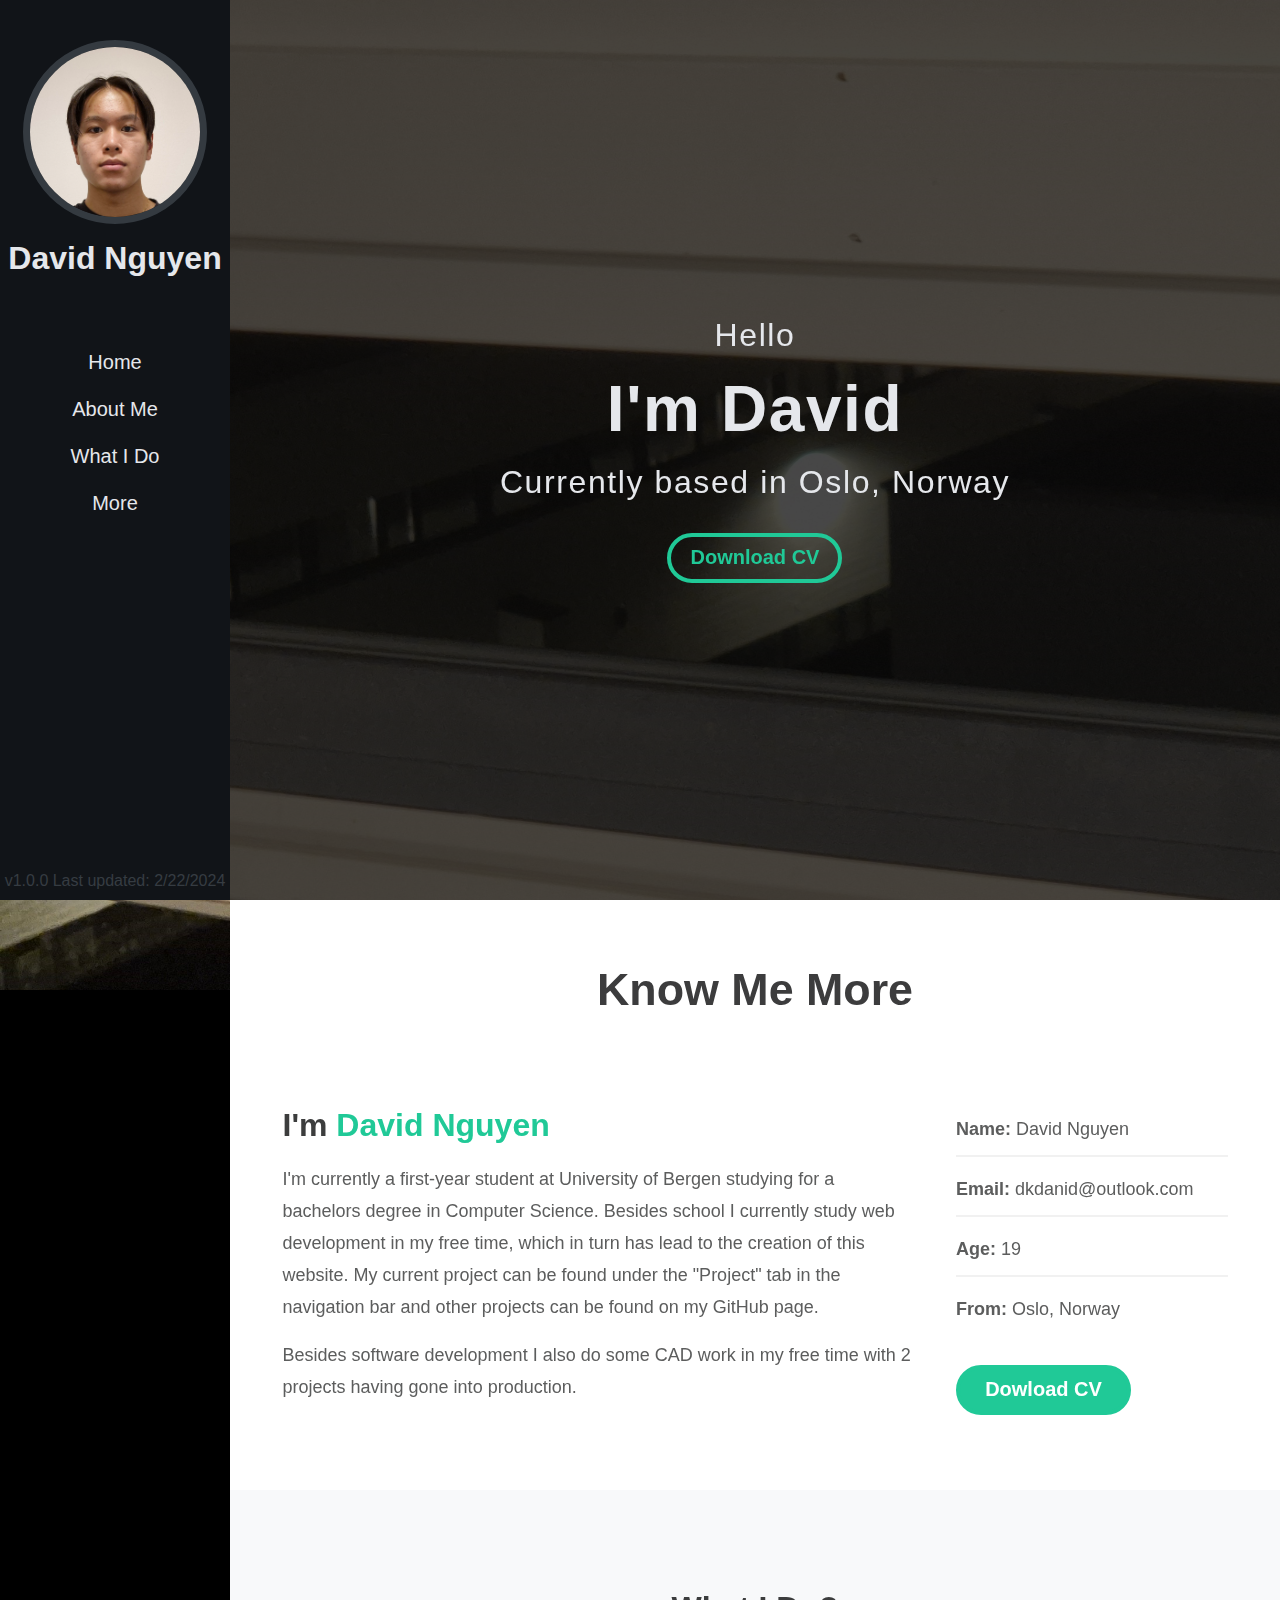
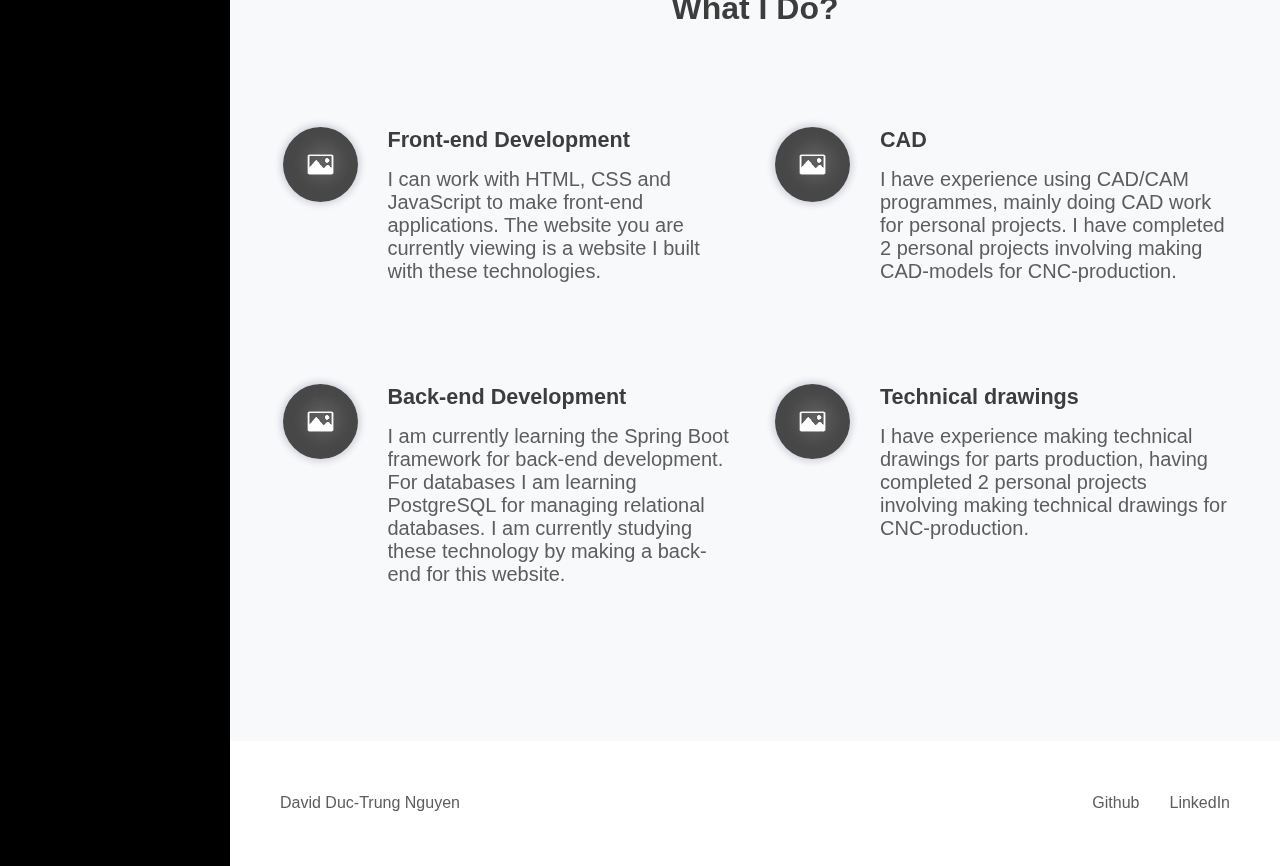
==== index.html @ e5319e67 "Add v1.0.0" ====
<!DOCTYPE html>
<html lang="en">
<head>
    <meta charset="UTF-8">
    <meta name="viewport" content="width=device-width, initial-scale=1.0">
    <title>Document</title>
    <link rel="stylesheet" href="../CSS/styles.css">
    <link rel="stylesheet" href="../CSS/common_styles.css" />
    <title>Home</title>
</head>
<body>
    <div id="background">
        <img src="../assets/img/background.jpg">
    </div>
    <div id="main-box">
        <nav>
            <div id="profile-pic" onclick="collapseNav()">
                <img src="../assets/img/profilepic.jpg">
            </div>
            <h2 id="profile-name">David Nguyen</h2>
            <ul id="nav-links">
                <li class="navlink-container"><a class="nav-link" href="#home">Home</a></li>
                <li class="navlink-container"><a class="nav-link" href="#about">About Me</a></li>
                <li class="navlink-container"><a class="nav-link" href="#what-i-do">What I Do</a></li>
                <li class="navlink-container" onclick="collapseNav()"><a class="nav-link">More</a></li>
                <!-- <li class="navlink-container"><a class="nav-link" href="#resume">Resume</a></li>
                <li class="navlink-container"><a class="nav-link" href="#portfolio">Portfolio</a></li>
                <li class="navlink-container"><a class="nav-link" href="#testimonial">Testimonial</a></li>
                <li class="navlink-container"><a class="nav-link" href="#contact">Contact</a></li> -->
            </ul>
            <p id="update-info">v1.0.0 Last updated: 2/22/2024</p>            
        </nav>
        <div id="wide-nav">
            <ul id="wide-links">
                <!-- <li class="wide-link-container"><a class="wide-link" href="../HTML/index.html">Home</a></li> -->
                <li class="wide-link-container"><a class="wide-link" href="HTML/contact_page.html">Contact</a></li>
                <li class="wide-link-container"><a class="wide-link" href="HTML/project_page_temp.html">Project</a></li>
                <li class="wide-link-container"><a class="wide-link" href="https://www.linkedin.com/in/david-duc-trung-nguyen-a1201a296" target="_blank">LinkedIn</a></li>
                <li class="wide-link-container"><a class="wide-link" href="https://github.com/wanderingduc" target="_blank">GitHub</a></li>
            </ul>
        </div>
        <div class="content">
            <header id="home" class="home-content content-box">
                <div class="hero">
                    <p id="hero-text">Hello</p>
                    <p id="hero-banner">I'm David</p>
                    <p id="hero-subtitle">Currently based in Oslo, Norway</p>
                    <a class="download-button" href="../assets/&&file-name-here&&" download><button>Download CV</button></a> <!-- REMEMBER ADD FILE NAME -->
                </div>
            </header >
            <section id="about" class="about-content content-box">
                    <h2 id="about-title">Know Me More</h2>
                <div id="about-text">
                    <div id="about-text-text">
                        <h3>I'm </h3><h3 id="color-name">David Nguyen</h3>
                        <p>I'm currently a first-year student at University of Bergen studying for a bachelors degree in Computer Science. Besides school I currently study web development in my free time, which in turn has lead to the creation of this website. My current project can be found under the "Project" tab in the navigation bar and other projects can be found on my GitHub page.</p>
                        <p id="lower-text">Besides software development I also do some CAD work in my free time with 2 projects having gone into production.</p>
                    </div>
                    <div id="about-text-info">
                        <ul>
                            <li>
                                <p><b>Name: </b>David Nguyen</p>
                            </li>
                            <hr>
                            <li>
                                <p><b>Email: </b><a href="mailto:dkdanid@outlook.com">dkdanid@outlook.com</a></p>
                            </li>
                            <hr>
                            <li>
                                <p><b>Age: </b>19</p>
                            </li>
                            <hr>
                            <li>
                                <p><b>From: </b>Oslo, Norway</p>
                            </li>
                        </ul>
                        <a class="download-button" href="../assets/&&file-name-here&&" download><button>Dowload CV</button></a> <!-- REMEMBER ADD FILE NAME -->
                    </div>
                </div>
                <!-- <div id="about-projects">
                        <div id="project-one" class="project">
                            <h2>UiB</h2>
                            <p>CS student</p>
                        </div>
                        <div id="project-two" class="project">
                            <h2>CAD</h2>
                            <p>2 completed projects</p>
                        </div>
                        <div id="project-three" class="project">
                            <h2>650+</h2>
                            <p>Project Done</p>
                        </div>
                        <div id="project-four" class="project">
                            <h2>38</h2>
                            <p>Get Awards</p>
                        </div>
                </div> -->
            </section>
            <section id="what-i-do" class="what-i-do-content content-box">
                <h2>What I Do?</h2>
                <div id="services">
                    <div id="service-one" class="service">
                            <img class="service-img" src="../assets/img/placeholder.jpeg" />
                        <div class="service-desc">
                            <h3>Front-end Development</h3>
                            <p>I can work with HTML, CSS and JavaScript to make front-end applications. 
                                The website you are currently viewing is a website I built with these technologies.</p>
                        </div>
                    </div>
                    <div id="service-two" class="service">
                            <img class="service-img" src="../assets/img/placeholder.jpeg" />
                        <div class="service-desc">
                            <h3>Back-end Development</h3>
                            <p>I am currently learning the Spring Boot framework for back-end development. For databases I am
                                 learning PostgreSQL for managing relational databases. I am currently studying these technology
                                  by making a back-end for this website.</p>
                        </div>
                    </div>
                    <!-- <div id="service-three" class="service">
                            <img class="service-img" src="../assets/img/placeholder.jpeg" />
                        <div class="service-desc">
                            <h3>Business Analysis</h3>
                            <p>Lisque persius interesset his et, in quot quidam persequeris vim, ad mea essent possim iriure.</p>
                        </div>
                    </div> -->
                    <div id="service-four" class="service">
                            <img class="service-img" src="../assets/img/placeholder.jpeg" />
                        <div class="service-desc">
                            <h3>CAD</h3>
                            <p>I have experience using CAD/CAM programmes, mainly doing CAD work 
                                for personal projects. I have completed 2 personal projects involving making CAD-models for CNC-production.</p>
                        </div>
                    </div>
                    <div id="service-five" class="service">
                            <img class="service-img" src="../assets/img/placeholder.jpeg" />
                        <div class="service-desc">
                            <h3>Technical drawings</h3>
                            <p>I have experience making technical drawings for parts production, 
                                having completed 2 personal projects involving making technical drawings for CNC-production.</p>
                        </div>
                    </div>
                    <!-- <div id="service-six" class="service">
                            <img class="service-img" src="../assets/img/placeholder.jpeg" />
                        <div class="service-desc">
                            <h3>SEO Marketing</h3>
                            <p>Lisque persius interesset his et, in quot quidam persequeris vim, ad mea essent possim iriure.</p>
                        </div>
                    </div> -->
                </div>
            </section>
            <footer class="content-box">
                <p id="footer-text">David Duc-Trung Nguyen</p>
                <a class="footer-link" href="https://github.com/wanderingduc" target="_blank">Github</a>
                <a class="footer-link" href="https://www.linkedin.com/in/david-duc-trung-nguyen-a1201a296" target="_blank">LinkedIn</a>
            </footer>
            <!-- <section id="resume" class="resume-content content-box">
            <div></div>
            </section>
            <section id="portfolio" class="portfolio-content content-box">
            <div></div>
            </section>
            <section id="testimonial" class="testimonial-content content-box">
            <div></div>
            </section>
            <section id="contact" class="contact-content content-box">
            <div></div>
            </section> -->
        </div>
    </div>
</body>
<script src="JS/main.js"></script>
</html>
---- CSS/styles.css ----
/* MEDIA QUERIES */



/* GLOBAL STYLES */




#main-box {
    /* display: grid;
    grid-template-columns: 1fr 7fr;
    grid-template-rows: 1fr;
    grid-column-gap: 0px;
    grid-row-gap: 0px; */
    height: 100%;
    width: 100%;
}

hr {
    border: 1px solid #f1f1f1;
}

section {
    width: 100%;
    height: auto;   
}


/* NAVIGATION BAR STYLES */


nav {
    /* grid-area: 1 / 1 / 2 / 2; */
    background-color: rgba(17,20,24,1);
    position: fixed;
    width: 15%;
    min-width: 230px;
    height: 100vh;
    color: #e5e7eb;
    display: flex;
    flex-direction: column;
    align-items: center;
    z-index: 2;
}

#profile-pic {
    width: 80%;
    aspect-ratio: 1/1;
    border-radius: 50%;
    border: 7px solid #343A40;
    overflow: hidden;
    margin-top: 2.5rem;
    display: flex;
    flex-direction: column;
    align-items: center;
    justify-content: center;
    margin-bottom: 1rem;
}

#profile-pic img {
    height: 100%;
    aspect-ratio: auto;
}

#profile-name {
    font-size: 2rem;
    text-align: center;
}

#nav-links {
    list-style-type: none;
}

.navlink-container {
    margin: 1.5rem;
    text-align: center;
    position: relative;
    top: 50px;
}

.nav-link {
    color: #e5e7eb;
    text-decoration: none;
    margin: 4rem 0 4rem;
    font-size: 1.25rem;
    font-weight: lighter;
    transition: 500ms 5ms;
}

.nav-link:hover {
    color: #20c997;
    transition: 250ms 5ms;
    cursor: pointer;
}

.nav-link:active {
    color: #20c997;
}

#update-info {
    position: absolute;
    bottom: 10px;
    color: #363c42;
}

#wide-nav {
    background-color: rgba(17,20,24,1);
    width: 0;
    min-width: 0;
    height: 100vh;
    color: rgba(17,20,24,1);
    position: fixed;
    left: max(15%, 230px);
    display: flex;
    flex-direction: column;
    align-items: center;
    z-index: 2;
    overflow: hidden;
    transition: 200ms;
}

#wide-links {
    list-style-type: none;
    margin: auto 0 auto;
}

.wide-link-container:first-of-type {
    margin-top: 3.275rem;
}

.wide-link-container {
    margin: 1.5rem;
    text-align: center;
    position: relative;
    top: 50px;
}

.wide-link {
    color: #e5e7eb;
    text-decoration: none;
    margin: 4rem 0 4rem;
    font-size: 1.25rem;
    font-weight: lighter;
    transition: 500ms 5ms;
}

.wide-link:hover {
    color: #20c997;
    transition: 250ms 5ms;
}

.wide-link:active {
    color: #20c997;
}

/* MAIN CONTENT STYLES */


.content {
    /* grid-area: 1 / 2 / 2 / 3; */
    width: calc(100% - 15%);
    max-width: calc(100% - 230px);
    float: right;
}

.content-box {
    overflow: hidden;
    float: right;
    width: 100%;
    /* margin-right: 2px; */
}


/* WELCOME */


.home-content {
    height: 100vh;
    background-color: rgba(10,10,10,0.75);
    color: #e5e7eb;
    display: flex;
    flex-direction: column;
    justify-content: center;
    align-items: center;
    text-align: center;
}

#hero-text {
    font-weight: 500;
    font-size: 2rem;
    letter-spacing: .1rem;
}

#hero-banner {
    font-weight: 600;
    font-size: 4rem;
    letter-spacing: .1rem;
    margin: 1.1rem;
}

#hero-subtitle {
    font-size: 2rem;
    font-weight: 300;
    letter-spacing: .1rem;
}

.hero button {
    margin-top: 2rem;
    height: 50px;
    width: 175px;
    border-radius: 50px;
    background: transparent;
    font-size: 1.25rem;
    font-weight: bold;
    border: 4px solid #20c997;
    color: #20c997;
    transition: 500ms 5ms;
}

.hero button:hover {
    background-color: #20c997;
    color: white;
    transition: 500ms 5ms;
}

.hero button:active {
    background-color: #20c997;
    color: white;
}


/* KNOW ME MORE */


.about-content {
    text-align: center;
    background-color: white;
    display: grid;
    grid-template-columns: 1fr;
    grid-template-rows: 1fr 2fr; /* ADD 1fr WHEN ADDING ACHIEVEMENTS BOXES */
    grid-column-gap: 0px;
    grid-row-gap: 0px;
}

.about-title {
    grid-area: 1 / 1 / 2 / 2;
}


/* KNOW ME MORE TITLE */


.about-content h2 {
    margin-top: 64px;
    margin-bottom: 64px;
    font-size: 2.8rem;  
    color: #3c3c3d;
    font-weight: 600;
}


/* KNOW ME MORE TEXT */


#about-text {
    width: 90%;
    margin: 0 auto 75px auto; /* CHANGE TO "0 auto 0 auto" WHEN ADDING ACHIEVEMENT BOXES */
    /* background-color: blue; */
    display: flex;
    flex-direction: row;
    text-align: left;
    align-items: center;
    line-height: 2rem;
}

#about-text p, #about-text a {
    font-size: 1.125rem;
    margin-top: 1rem;
    color: #5c5d5d;
}

#about-text h3 {
    font-size: 2rem;
    display: inline;
    font-weight: 600;
}

#about-text h3:not(#color-name) {
    color: #3c3d3d;
}

#color-name {
    color: unset;
    color: #20c997;
}

#about-text-text {
    width: 70%;
}


/* KNOW ME MORE TABLE */



#about-text-info {
    width: 30%;
    margin-left: 40px;
}

#about-text-info ul {
    width: 100%;
    height: auto;
    list-style-type: none;
}

#about-text-info li {
    margin: 0 0 10px 0;
}

#about-text-info li:last-of-type {
    margin-bottom: 40px;
}

#about-text-info a {
    text-decoration: none;
}

#about-text-info a:hover {
    color: #20c997;
}

#about-text-info a:active {
    color: #20c997
}

#about-text-info button {
    height: 50px;
    width: 175px;
    border-radius: 25px;
    background: transparent;
    font-size: 1.25rem;
    font-weight: bold;
    background-color: #20c997;
    color: white;
    border: 4px solid #20c997;
    transition: 500ms 5ms;
}

#about-text-info button:hover {
    border: 4px solid #20c997;
    color: #20c997;
    background: transparent;
    transition: 500ms 5ms;
}

#about-text-info button:active {
    border: 4px solid #20c997;
    color: #20c997;
    background: transparent;
}


/* KNOW ME MORE PROJECTS */


#about-projects {
    height: 200px;
    display: grid;
    grid-template-columns: repeat(4, 1fr);
    grid-template-rows: 1fr;
    grid-column-gap: 0px;
    grid-row-gap: 0px;
    /* align-items: center; */
    justify-content: center;
}

.project-link {
    text-decoration: none;
}

.project:hover h2, .project:hover p {
    color: #20c997;
    transition: 250ms 5ms;
}

.project:active h2, .project:active p {
    color: #20c997;
}

.project {
    margin-top: 20px;
    height: 70px;
}

.project h2, .project p {
    margin: 0;
    color: #5c5d5d;
    border-right: 1px solid #e5e7eb;
    line-height: 3.5rem;
    transition: 500ms 5ms;
}

.project h2 {
    font-weight: 500;
    font-size: 3.25rem;
}

.project p {
    font-size: 1.5rem;
}

#project-four h2, #project-four p {
    border: none;
}


#project-one {
    grid-area: 1 / 1 / 2 / 2;
}

#project-two {
    grid-area: 1 / 2 / 2 / 3;
}

#project-three {
    grid-area: 1 / 3 / 2 / 4;
}

#project-four {
    grid-area: 1 / 4 / 2 / 5;
}


/* WHAT I DO */


.what-i-do-content {
    background-color: #f8f9fa;
    display: flex;
    flex-direction: column;
    align-items: center;
}

.what-i-do-content h2 {
    margin: 100px 0 100px;
    font-size: 2rem;
    color: #3c3d3d;
}

#services {
    display: grid;
    grid-template-columns: repeat(2, 1fr);
    grid-template-rows: repeat(2, 1fr); /* CHANGE ROWS IF ADDING MORE ROWS */
    grid-column-gap: 40px;
    grid-row-gap: 0px;
    width: 90%;
    margin-bottom: 100px;
}

.service {
    /* height: 200px; */
    height: fit-content;
    display: flex;
    flex-direction: row;
    margin-bottom: 55px;
}

.service-desc {
    overflow-y: scroll;
    scrollbar-width: none;
}

.service h3 {
    font-size: 1.35rem;
    font-weight: 600;
    margin-bottom: 15px;
    color: #3c3d3d;
}

.service p {
    font-size: 1.25rem;
    font-weight: 300;
    color: #5c5d5d;
}

.service-img {
    width: 75px;
    height: 75px;
    margin-right: 30px;
    box-shadow: 0 0 6px 3px #d4d6de;
    border-radius: 50%;
}

#service-one {
    grid-area: 1 / 1 / 2 / 2;
}

#service-two {
    grid-area: 2 / 1 / 3 / 2;
}

#service-three {
    grid-area: 3 / 1 / 4 / 2;
}

#service-four {
    grid-area: 1 / 2 / 2 / 3;
}

#service-five {
    grid-area: 2 / 2 / 3 / 3;
}

#service-six {
    grid-area: 3 / 2 / 4 / 3;
}


/* FOOTER */


footer {
    background-color: white;
    height: 125px;
    display: flex;
    flex-direction: row;
    align-items: center;
    width: 100%;
}

#footer-text {
    margin-left: 50px;
    color: #5c5d5d;
}

.footer-link {
    text-decoration: none;
    color: #5c5d5d;
    transition: 500ms 5ms;
}

.footer-link:hover {
    color: #20c997;
    transition: 250ms 5ms;
}

.footer-link:active {
    color: #20c997;
}

.footer-link:first-of-type {
    margin-left: auto;
    margin-right: 15px;
}

.footer-link:last-of-type {
    margin-right: 50px;
    margin-left: 15px;
}

@media only screen and (max-width: 980px) {

    .project h2 {
        font-size: 3rem;
    }

    .project p {
        font-size: 1.125rem;
    }

    .service {
        height: 250px;
    }
}

@media only screen and (max-width: 820px) {
    
    .project h2 {
        font-size: 2.75rem;
    }

    .project p {
        font-size: 1rem;
    }

    .service {
        /* height: 280px; */
        height: fit-content;
    }

    .about-content {
        text-align: center;
        background-color: white;
        display: grid;
        grid-template-columns: 1fr;
        grid-template-rows: 1fr 3fr; /* ADD 2fr WHEN ADDING ACHIEVEMENT BOXES */
    }

    #about-projects {
        height: 200px;
        margin-top: 50px;
        display: grid;
        grid-template-columns: repeat(2, 1fr);
        grid-template-rows: repeat(2, 1fr);
        grid-column-gap: 0px;
        grid-row-gap: 40px;
        /* align-items: center; */
        justify-content: center;
    }

    .project {
        height: auto;
        width: auto;
    }

    .project h2, .project p {
        border: none;
    }

    #project-one {
        grid-area: auto;
    }
    
    #project-two {
        grid-area: auto;
    }
    
    #project-three {
        grid-area: auto;
    }
    
    #project-four {
        grid-area: auto;
    }   
}

@media only screen and (max-width: 780px) {
    
    .project h2 {
        font-size: 2.5rem;
    }

    .project p {
        font-size: 0.75rem;
    }

    .service {
        /* height: 340px; */
        height: fit-content;
    }
}

@media only screen and (max-width: 480px) {
    nav {
        /* grid-area: 1 / 1 / 2 / 2; */
        background-color: rgba(17,20,24,1);
        position: fixed;
        width: 100%;
        min-height: 50px;
        height: 10%;
        color: #e5e7eb;
        display: flex;
        flex-direction: row;
        align-items: center;
        justify-content: center;
        z-index: 2;
    }

    #profile-pic {
        width: 15%;
        margin: unset;
        aspect-ratio: 1/1;
        border-radius: 50%;
        border: 7px solid #343A40;
        overflow: hidden;
        /* margin-top: 2.5rem; */
        display: flex;
        flex-direction: column;
        align-items: center;
        justify-content: center;
        /* margin-bottom: 1rem; */
    }
    
    #profile-pic img {
        height: 100%;
        aspect-ratio: auto;
    }
    
    #profile-name {
        position: absolute;
        height: 0;
        width: 0;
        overflow: hidden;
        font-size: 2rem;
        text-align: center;
    }
    
    #nav-links {
        list-style-type: none;
        width: 0;
        height: 0;
        overflow: hidden;
        position: absolute;
    }
    
    .navlink-container {
        margin: 1.5rem;
        text-align: center;
        position: relative;
        top: 50px;
    }
    
    .nav-link {
        color: #e5e7eb;
        text-decoration: none;
        margin: 4rem 0 4rem;
        font-size: 1.25rem;
        font-weight: lighter;
    }
    
    .nav-link:hover {
        color: #20c997;
    }

    .nav-link:active {
        color: #20c997;
    }
    
    .nav-link:active {
        color: #20c997;
    }

    #wide-nav {
        background-color: rgba(17,20,24,1);
        width: 100vw;
        left: unset;
        height: 0;
        min-height: 0;
        color: rgba(17,20,24,0.95);
        position: fixed;
        top: max(10%, 50px);
        display: flex;
        flex-direction: row;
        align-items: center;
        justify-content: center;
        transition: unset;
    }

    #wide-links {
        margin-bottom: 15px;
    }

    .wide-link-container {
        position: relative;
        top: -10px;
    }
    
    #update-info {
        position: absolute;
        bottom: 10px;
        color: #363c42;
        width: 0;
        height: 0;
        overflow: hidden;
        position: absolute;
    }
    
    #background img {
        left: unset;
    }

    .content {
        /* grid-area: 1 / 2 / 2 / 3; */
        width: 100%;
        max-width: unset;
        float: unset;
    }
    
    .content-box {
        overflow: hidden;
        float: unset;
        width: 100%;
        /* margin-right: 2px; */
    }

    .about-content {
        text-align: center;
        background-color: white;
        display: grid;
        grid-template-columns: 1fr;
        grid-template-rows: 1fr 5fr; /* ADD 3.5fr WHEN ADDING ACHIEVEMENT BOXES */
        grid-column-gap: 0px;
        grid-row-gap: 0px;
    }

    #about-text {
        width: 90%;
        margin: 0 auto 75px auto; /* CHANGE TO "0 auto 0 auto" WHEN ADDING ACHIEVEMENT BOXES */
        /* background-color: blue; */
        display: flex;
        flex-direction: column;
        text-align: left;
        align-items: center;
        line-height: 2rem;
    }

    #about-text-text {
        width: 90%;
    }

    #about-text-info {
        width: 90%;
        margin-left: auto;
        margin-right: auto;
        display: flex;
        flex-direction: column;
        align-items: center;
    }

    #about-text-info li:first-of-type {
        margin-top: 50px;
    }

    #about-text-info li:last-of-type {
        margin-bottom: 60px;
    }
    
    #about-text-info button {
        position: relative;
        height: 50px;
        width: 175px;
        border-radius: 25px;
        background: transparent;
        font-size: 1.25rem;
        font-weight: bold;
        background-color: #20c997;
        color: white;
        border: 4px solid #20c997;
        transition: 500ms 5ms;
    }

    #about-projects {
        height: 200px;
        margin-top: 50px;
        display: grid;
        grid-template-columns: 1fr;
        grid-template-rows: repeat(4, 1fr);
        grid-column-gap: 0px;
        grid-row-gap: 0px;
        /* align-items: center; */
        justify-content: center;
    }

    .project {
        margin-left: auto;
        margin-right: auto;
        padding-top: 15px;
        height: 112px;
        border-top: 1px solid #e5e7eb;
        width: 50%;
    }

    .project:first-of-type {
        border: none;
    }

    .project h2, .project p {
        border-right: unset;
    }

    .project h2 {
        font-size: 3.25rem;
    }
    
    .project p {
        font-size: 1.5rem;
    }

    #project-one {
        grid-area: auto;
    }
    
    #project-two {
        grid-area: auto;
    }
    
    #project-three {
        grid-area: auto;
    }
    
    #project-four {
        grid-area: auto;
    }

    #services {
        display: grid;
        grid-template-columns: 1fr;
        grid-template-rows: repeat(4, 1fr); /* ADD PARTITIONS IF ADDING MORE ROWN */
        grid-column-gap: unset;
        grid-row-gap: 20px;
        width: 90%; 
    }

    .service {
        display: flex;
        /* height: 225px; */
        height: fit-content;
        flex-direction: column;
        align-items: center;
        justify-content: center;
    }

    .service-img {
        width: 75px;
        height: 75px;
        margin-right: unset;
        margin-bottom: 10px;
        box-shadow: 0 0 6px 3px #d4d6de;
    }

    #service-one {
        grid-area: auto;
    }
    
    #service-two {
        grid-area: auto;
    }
    
    #service-three {
        grid-area: auto;
    }
    
    #service-four {
        grid-area: auto;
    }
    
    #service-five {
        grid-area: auto;
    }
    
    #service-six {
        grid-area: auto;
    }

}

@media only screen and (max-width: 340px) {
    #hero-text {
        font-weight: 500;
        font-size: 1.5rem;
        letter-spacing: .1rem;
    }
    
    #hero-banner {
        font-weight: 600;
        font-size: 3rem;
        letter-spacing: .1rem;
        margin: 1.1rem;
    }
    
    #hero-subtitle {
        font-size: 1.5rem;
        font-weight: 300;
        letter-spacing: .1rem;
    }

    
    #services {
        grid-row-gap: 40px;
    }

    .service {
        display: flex;
        /* height: 250px; */
        height: fit-content;
        flex-direction: column;
        align-items: center;
        justify-content: center;
    }

    .service-img {
        width: 75px;
        height: 75px;
        margin-right: unset;
        margin-bottom: 30px;
        box-shadow: 0 0 6px 3px #d4d6de;
    }
    

    #footer-text {
        margin-left: 15px;
        color: #5c5d5d;
    }

    .footer-link:first-of-type {
        margin-left: auto;
        margin-right: 15px;
    }
    
    .footer-link:last-of-type {
        margin-right: 15px;
        margin-left: 15px;
    }
}
---- CSS/common_styles.css ----
*, ::before, ::after {
    box-sizing: border-box;
    padding: 0;
    margin: 0;
    scroll-behavior: smooth;
    overscroll-behavior: none;
}

*::selection {
    color: white;
    background-color: #20c997;
}

body {
    width: 100%;
    margin: 0;
    padding: 0;
    /* overflow-x: hidden; */
    font-family: Poppins, sans-serif;
    background-color: black;
}

main {
    height: 100%;
    width: 100%;
}

#background {
    position: fixed;
    z-index: -1;
    width: 100%;
    height: 100%;
    overflow: hidden;
}

#background img {
    height: 110vh;
    position: fixed;
    left: unset;
    /* right: 0; */
    aspect-ratio: auto;
}

.active {
    color: #20c997;
}
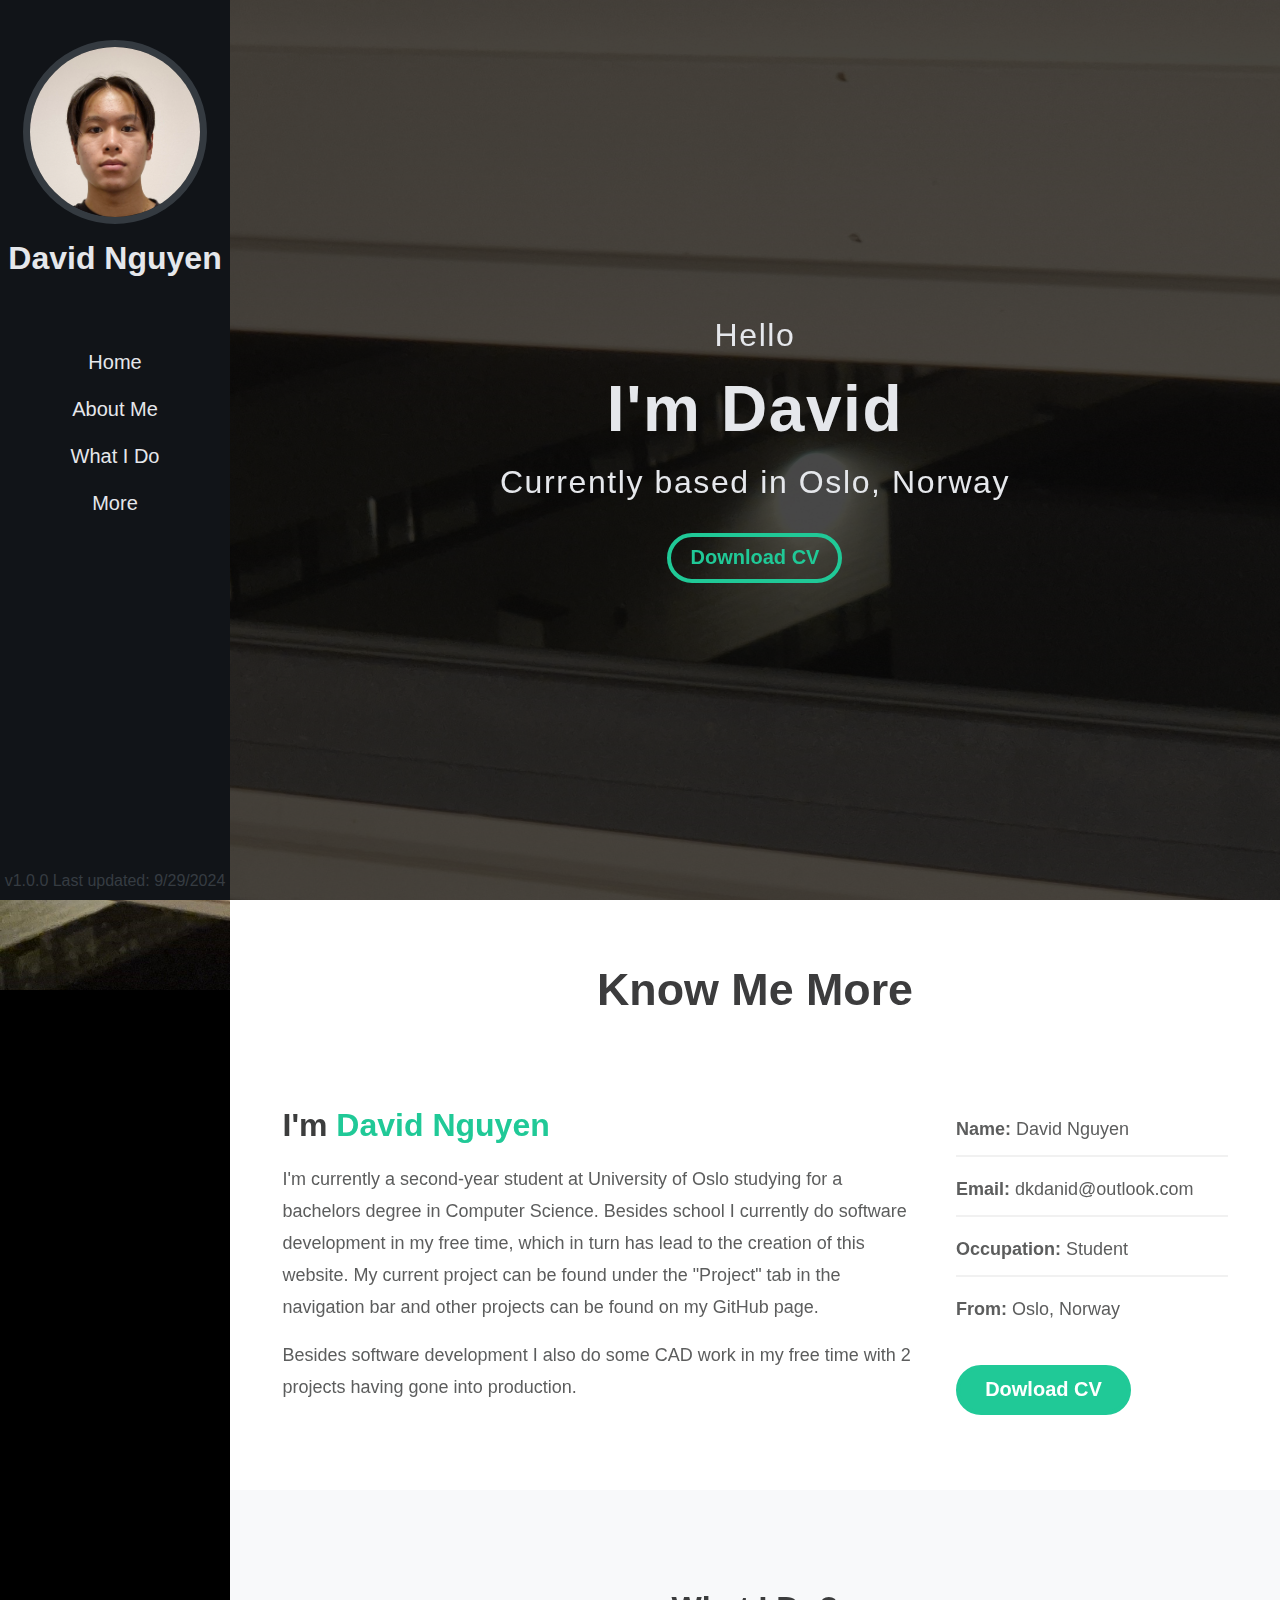
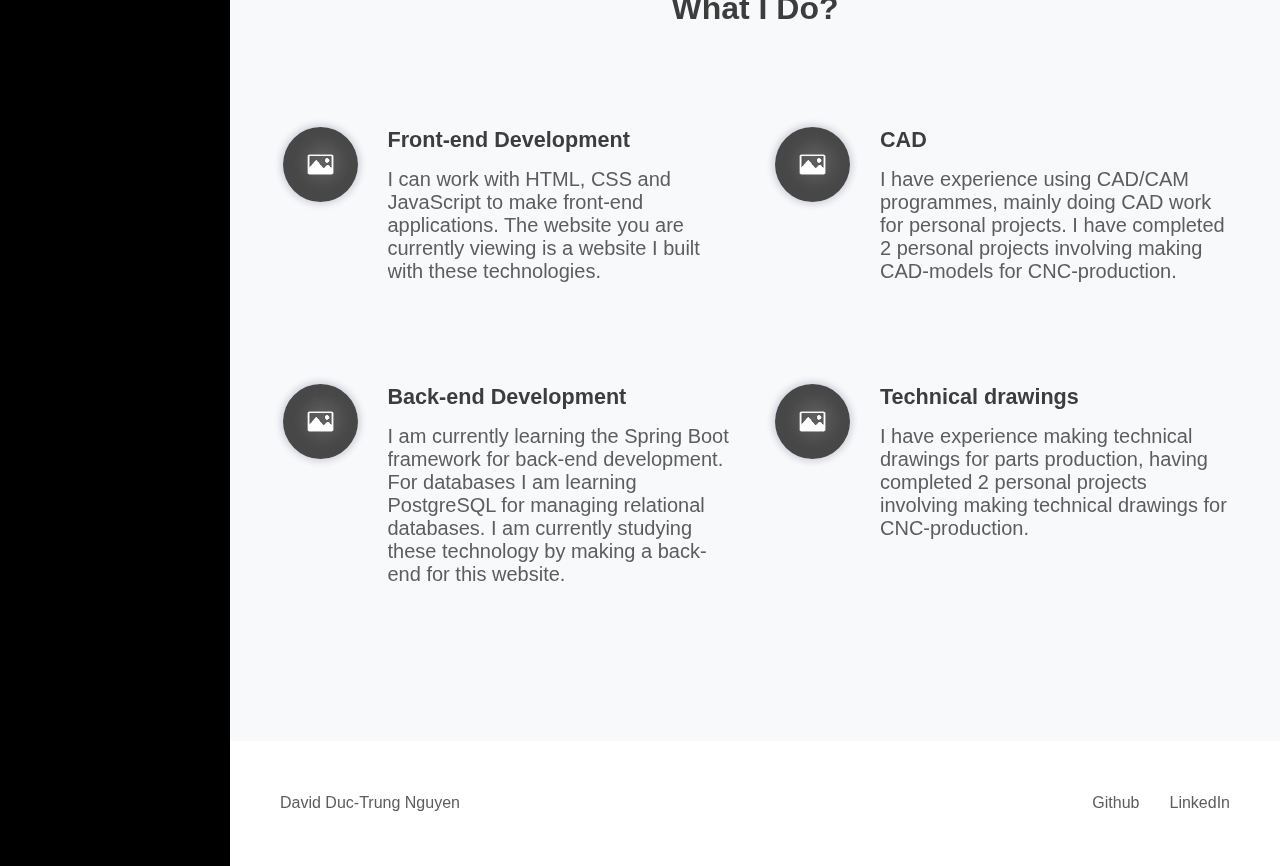
==== commit 53959873: "Update project page" ====
--- a/index.html
+++ b/index.html
@@ -3,10 +3,9 @@
 <head>
     <meta charset="UTF-8">
     <meta name="viewport" content="width=device-width, initial-scale=1.0">
-    <title>Document</title>
+    <title>David Duc-Trung Nguyen</title>
     <link rel="stylesheet" href="../CSS/styles.css">
     <link rel="stylesheet" href="../CSS/common_styles.css" />
-    <title>Home</title>
 </head>
 <body>
     <div id="background">
@@ -28,7 +27,7 @@
                 <li class="navlink-container"><a class="nav-link" href="#testimonial">Testimonial</a></li>
                 <li class="navlink-container"><a class="nav-link" href="#contact">Contact</a></li> -->
             </ul>
-            <p id="update-info">v1.0.0 Last updated: 2/22/2024</p>            
+            <p id="update-info">v1.0.0 Last updated: 9/29/2024</p>            
         </nav>
         <div id="wide-nav">
             <ul id="wide-links">
@@ -45,7 +44,7 @@
                     <p id="hero-text">Hello</p>
                     <p id="hero-banner">I'm David</p>
                     <p id="hero-subtitle">Currently based in Oslo, Norway</p>
-                    <a class="download-button" href="../assets/&&file-name-here&&" download><button>Download CV</button></a> <!-- REMEMBER ADD FILE NAME -->
+                    <a class="download-button" href="../assets/NguyenDTDavid.pdf" download><button>Download CV</button></a> <!-- REMEMBER ADD FILE NAME -->
                 </div>
             </header >
             <section id="about" class="about-content content-box">
@@ -53,7 +52,7 @@
                 <div id="about-text">
                     <div id="about-text-text">
                         <h3>I'm </h3><h3 id="color-name">David Nguyen</h3>
-                        <p>I'm currently a first-year student at University of Bergen studying for a bachelors degree in Computer Science. Besides school I currently study web development in my free time, which in turn has lead to the creation of this website. My current project can be found under the "Project" tab in the navigation bar and other projects can be found on my GitHub page.</p>
+                        <p>I'm currently a second-year student at University of Oslo studying for a bachelors degree in Computer Science. Besides school I currently do software development in my free time, which in turn has lead to the creation of this website. My current project can be found under the "Project" tab in the navigation bar and other projects can be found on my GitHub page.</p>
                         <p id="lower-text">Besides software development I also do some CAD work in my free time with 2 projects having gone into production.</p>
                     </div>
                     <div id="about-text-info">
@@ -67,14 +66,14 @@
                             </li>
                             <hr>
                             <li>
-                                <p><b>Age: </b>19</p>
+                                <p><b>Occupation: </b>Student</p>
                             </li>
                             <hr>
                             <li>
                                 <p><b>From: </b>Oslo, Norway</p>
                             </li>
                         </ul>
-                        <a class="download-button" href="../assets/&&file-name-here&&" download><button>Dowload CV</button></a> <!-- REMEMBER ADD FILE NAME -->
+                        <a class="download-button" href="../assets/NguyenDTDavid.pdf" download><button>Dowload CV</button></a> <!-- REMEMBER ADD FILE NAME -->
                     </div>
                 </div>
                 <!-- <div id="about-projects">
@@ -169,4 +168,4 @@
     </div>
 </body>
 <script src="JS/main.js"></script>
-</html>+</html>
